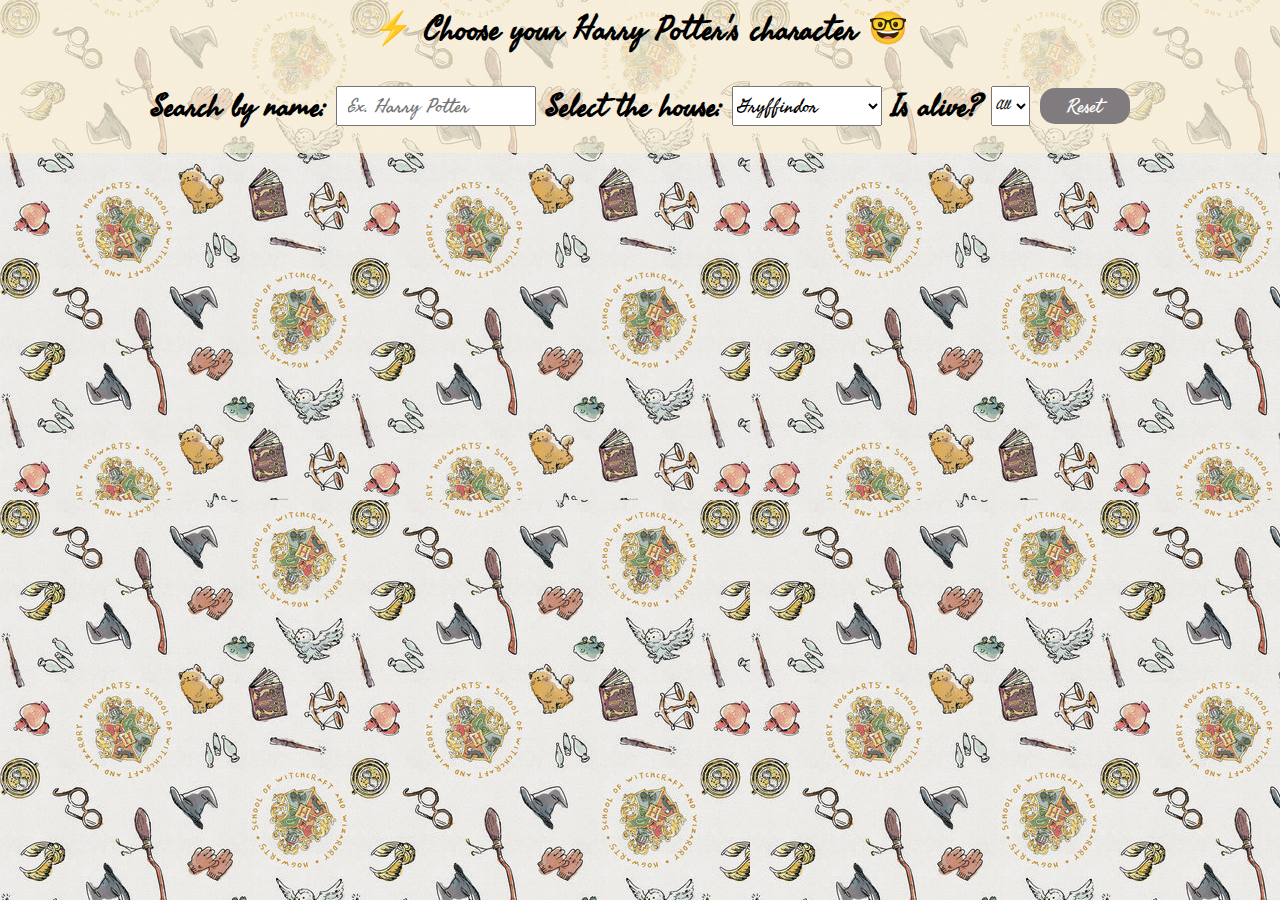
==== docs/index.html @ 94e480ae "Publish in GitHub Pages" ====
<!doctype html><html lang="en"><head><meta charset="utf-8"/><link rel="icon" href="./favicon.png"/><meta name="viewport" content="width=device-width,initial-scale=1"/><link href="https://fonts.googleapis.com/css2?family=Fasthand&display=swap" rel="stylesheet"/><title>Harry Potter</title><script defer="defer" src="./static/js/main.d692cd7c.js"></script><link href="./static/css/main.090d9482.css" rel="stylesheet"></head><body><div id="root"></div></body></html>
---- docs/static/css/main.090d9482.css ----
*{box-sizing:border-box;margin:0;padding:0}.header{background-color:hsla(41,78%,91%,.753);font-family:Fasthand,cursive;text-align:center}.background{min-height:100vh}.character__image{width:70px}@media (min-width:769px){.character__image{width:150px}}.card{background-color:hsla(32,82%,93%,.986);border-radius:5px;font-family:Fasthand,cursive;height:220px;margin:10px;padding-top:20px;text-align:center}@media (min-width:769px){.card{height:350px}}.card__link{color:#000;text-decoration:none}.card__title{font-size:15px}@media (min-width:769px){.card__title{font-size:25px}}.card__subtitle{font-size:15px}@media (min-width:769px){.card__subtitle{font-size:20px}}.form__filters{align-items:center;background-color:hsla(41,78%,91%,.753);display:flex;flex-direction:column;font-family:Fasthand,cursive;font-size:20px;font-weight:700;gap:10px;justify-content:center;padding:20px 0}@media (min-width:769px){.form__filters{font-size:25px}}@media (min-width:1024px){.form__filters{flex-direction:row;font-size:30px}}.btn__reset{background-color:#7f7b7e;border:none;border-radius:15px;color:#fff;font-family:Fasthand,cursive;font-size:20px;width:90px}.list{align-items:center;display:grid;grid-template-columns:100px 100px 100px;justify-content:center;list-style:none}@media (min-width:769px){.list{grid-template-columns:250px 250px 250px}}@media (min-width:1024px){.list{grid-template-columns:300px 300px 300px}}.error{background-color:hsla(0,0%,97%,.74);color:red;font-family:Fasthand,cursive;font-size:30px;font-weight:700;text-align:center}.form__input-text{height:40px;padding-left:10px;width:200px}.form__input-text,.select__houses{font-family:Fasthand,cursive;font-size:20px}.select__houses{width:150px}.select__status{font-family:Fasthand,cursive;height:40px}.characterDetail{margin-top:50px}.characterDetail,.characterDetail__article{align-items:center;display:flex;justify-content:center}.characterDetail__article{background-color:rgba(175,190,177,.897);flex-direction:column;font-family:Fasthand,cursive;padding-top:10px;text-align:center;width:400px}.characterDetail__list{font-size:20px;list-style:none}.characterDetail__image{width:150px}.characterDetail__link{background-color:#c78b7c;border-radius:10px;color:#000;display:flex;font-family:Fasthand,cursive;font-size:25px;justify-content:center;text-decoration:none;width:150px}.characterDetail__error{background-color:hsla(0,0%,97%,.74);color:red;font-family:Fasthand,cursive;font-size:30px;font-weight:700;text-align:center}.characterDetail__houses{border-radius:5px;height:50px;width:50px}
/*# sourceMappingURL=main.090d9482.css.map*/
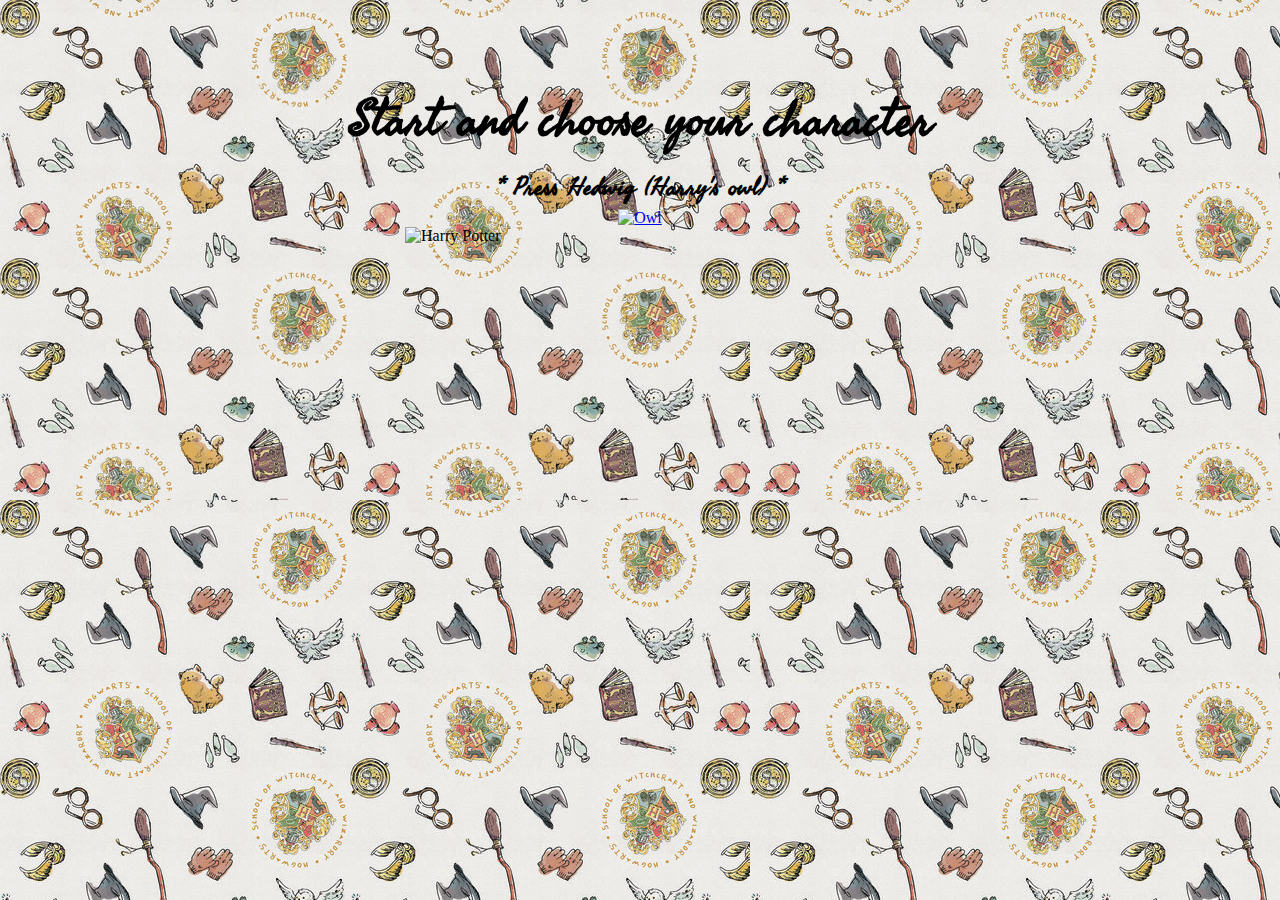
==== commit d4ebc968: "Publish in GitHub Pages" ====
--- a/docs/index.html
+++ b/docs/index.html
@@ -1 +1 @@
-<!doctype html><html lang="en"><head><meta charset="utf-8"/><link rel="icon" href="./favicon.png"/><meta name="viewport" content="width=device-width,initial-scale=1"/><link href="https://fonts.googleapis.com/css2?family=Fasthand&display=swap" rel="stylesheet"/><title>Harry Potter</title><script defer="defer" src="./static/js/main.d692cd7c.js"></script><link href="./static/css/main.090d9482.css" rel="stylesheet"></head><body><div id="root"></div></body></html>+<!doctype html><html lang="en"><head><meta charset="utf-8"/><link rel="icon" href="./favicon.png"/><meta name="viewport" content="width=device-width,initial-scale=1"/><link href="https://fonts.googleapis.com/css2?family=Fasthand&display=swap" rel="stylesheet"/><title>Harry Potter</title><script defer="defer" src="./static/js/main.9e7de72d.js"></script><link href="./static/css/main.d001f8d3.css" rel="stylesheet"></head><body><div id="root"></div></body></html>--- a/docs/static/css/main.d001f8d3.css
+++ b/docs/static/css/main.d001f8d3.css
@@ -0,0 +1,2 @@
+*{box-sizing:border-box;margin:0;padding:0}.background{min-height:100vh}.character__image{width:70px}@media (min-width:769px){.character__image{width:150px}}.card{background-color:hsla(32,82%,93%,.986);border-radius:5px;font-family:Fasthand,cursive;height:220px;margin:10px;padding-top:20px;text-align:center}@media (min-width:769px){.card{height:350px}}.card__link{color:#000;text-decoration:none}.card__title{font-size:15px}@media (min-width:769px){.card__title{font-size:25px}}.card__subtitle{font-size:15px}@media (min-width:769px){.card__subtitle{font-size:20px}}.form__filters{align-items:center;background-color:hsla(41,78%,91%,.753);display:flex;flex-direction:column;font-family:Fasthand,cursive;font-size:20px;font-weight:700;gap:10px;justify-content:center;padding:20px 0}@media (min-width:769px){.form__filters{font-size:25px}}@media (min-width:1024px){.form__filters{flex-direction:row;font-size:30px}}.btn__reset{background-color:#7f7b7e;border:none;border-radius:15px;color:#fff;font-family:Fasthand,cursive;font-size:20px;width:90px}.list{align-items:center;display:grid;grid-template-columns:100px 100px 100px;justify-content:center;list-style:none}@media (min-width:769px){.list{grid-template-columns:250px 250px 250px}}@media (min-width:1024px){.list{grid-template-columns:300px 300px 300px}}.error{background-color:hsla(0,0%,97%,.74);color:red;font-family:Fasthand,cursive;font-size:30px;font-weight:700;text-align:center}.form__input-text{height:40px;padding-left:10px;width:200px}.form__input-text,.select__houses{font-family:Fasthand,cursive;font-size:20px}.select__houses{width:150px}.select__status{font-family:Fasthand,cursive;height:40px}.characterDetail{margin-top:50px}.characterDetail,.characterDetail__article{align-items:center;display:flex;justify-content:center}.characterDetail__article{background-color:rgba(175,190,177,.897);flex-direction:column;font-family:Fasthand,cursive;padding-top:10px;text-align:center;width:400px}.characterDetail__list{font-size:20px;list-style:none}.characterDetail__image{width:150px}.characterDetail__link{background-color:#c78b7c;border-radius:10px;color:#000;display:flex;font-family:Fasthand,cursive;font-size:25px;justify-content:center;text-decoration:none;width:150px}.characterDetail__error{background-color:hsla(0,0%,97%,.74);color:red;font-family:Fasthand,cursive;font-size:30px;font-weight:700;text-align:center}.characterDetail__houses{border-radius:5px;height:50px;width:50px}.landing{align-items:center;background-image:url(../../static/media/landingBackground.0c4d0c8b58dada29ebe3.jpg);display:flex;flex-direction:column;height:100vh;justify-content:center}.landing__title{font-family:Fasthand,cursive;font-weight:700;text-align:center}@media (min-width:769px){.landing__title{font-size:50px}}.landing__icon{height:80px;width:120px}@media (min-width:769px){.landing__icon{height:280px;width:400px}}@media (min-width:1024px){.landing__icon{height:250px;width:400px}}.landing__subtitle{font-family:Fasthand,cursive;font-weight:700;text-align:center}@media (min-width:769px){.landing__subtitle{font-size:25px}}.landing__img{height:300px;width:250px}@media (min-width:769px){.landing__img{height:600px;width:470px}}@media (min-width:1024px){.landing__img{height:600px;width:470px}}.landing__img:hover{-webkit-transform:rotateY(180deg);transform:rotateY(180deg);-webkit-transform-style:preserve-3d;transform-style:preserve-3d}.header{background-color:hsla(41,78%,91%,.753);font-family:Fasthand,cursive;text-align:center}
+/*# sourceMappingURL=main.d001f8d3.css.map*/